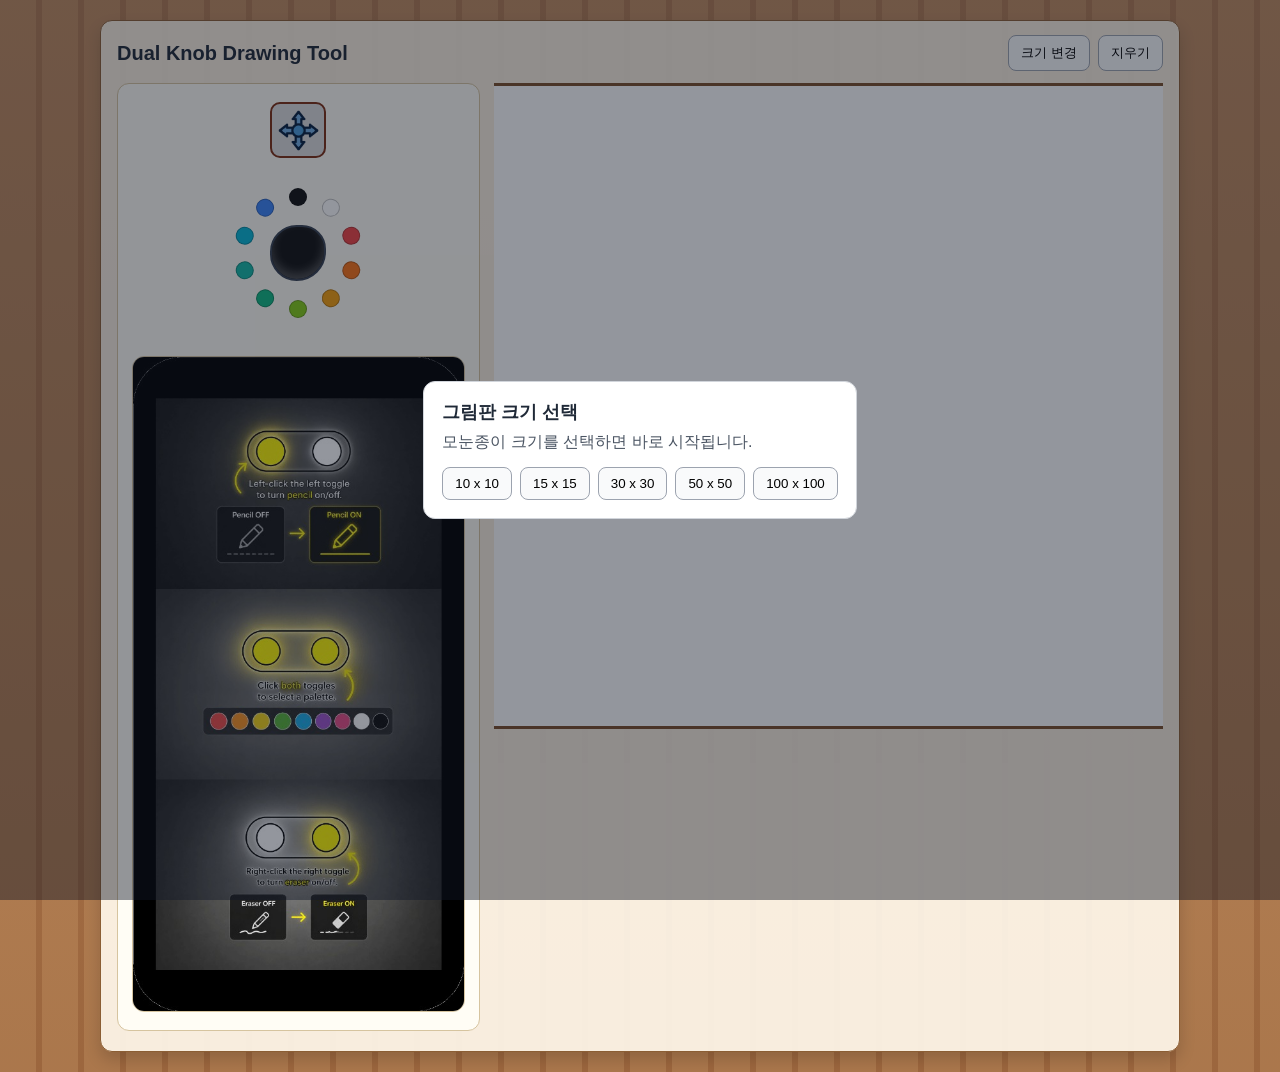
==== pages/knob-drawing.html @ 611bbb90 "chore: initial commit — knob drawing tool & maze game Co-Authored-By: Claude Sonnet 4.6 <noreply@ant" ====
<!doctype html>
<html lang="ko">
  <head>
    <meta charset="UTF-8" />
    <meta name="viewport" content="width=device-width, initial-scale=1.0" />
    <title>Dual Knob Drawing Tool</title>
    <link rel="stylesheet" href="../styles/style.css" />
  </head>
  <body>
    <main class="app">
      <header class="toolbar">
        <h1>Dual Knob Drawing Tool</h1>
        <div class="control-deck">
          <div class="status-wrap">
            <span id="penStatus" class="status hidden-ui">Pen: ON</span>
            <span id="toolStatus" class="status hidden-ui">Tool: Draw</span>
            <span id="colorStatus" class="status hidden-ui">Color: #111111</span>
            <span id="sizeStatus" class="status hidden-ui">Canvas: -</span>
            <button id="resizeBtn" class="size-btn" type="button">크기 변경</button>
            <button id="clearBtn" class="size-btn" type="button">지우기</button>
          </div>
        </div>
      </header>

      <section id="palettePanel" class="palette palette-popup hidden" aria-label="색상 팔레트"></section>

      <div class="workspace">
        <aside class="artist-panel">
          <div id="modeIcon" class="mode-icon mode-move" aria-label="mode icon"></div>
          <div id="miniPalette" class="mini-palette" aria-hidden="true">
            <div id="activePaintBlob" class="paint-blob"></div>
          </div>
          <img class="guide-card" src="../assets/guide-full.png" alt="조작 가이드" />
        </aside>

        <div id="canvasWrap" class="canvas-wrap">
          <canvas id="drawCanvas" width="960" height="640"></canvas>
        </div>
      </div>
    </main>

    <div id="sizePicker" class="overlay">
      <div class="dialog">
        <h2>그림판 크기 선택</h2>
        <p>모눈종이 크기를 선택하면 바로 시작됩니다.</p>
        <div class="size-options">
          <button class="size-btn" data-size="10">10 x 10</button>
          <button class="size-btn" data-size="15">15 x 15</button>
          <button class="size-btn" data-size="30">30 x 30</button>
          <button class="size-btn" data-size="50">50 x 50</button>
          <button class="size-btn" data-size="100">100 x 100</button>
        </div>
      </div>
    </div>

    <script src="../scripts/knob.js"></script>
  </body>
</html>
---- styles/style.css ----
* {
  box-sizing: border-box;
}

body {
  margin: 0;
  font-family: -apple-system, BlinkMacSystemFont, "Segoe UI", sans-serif;
  background:
    linear-gradient(180deg, rgba(255, 255, 255, 0.08), rgba(0, 0, 0, 0.08)),
    repeating-linear-gradient(
      90deg,
      #b98152 0px,
      #b98152 36px,
      #a96f43 36px,
      #a96f43 42px
    );
  color: #1f2937;
}

.app {
  display: flex;
  flex-direction: column;
  align-items: center;
  gap: 12px;
  max-width: 1080px;
  margin: 20px auto;
  padding: 14px 16px 20px;
  background: rgba(255, 248, 235, 0.92);
  border: 1px solid #8b5e34;
  border-radius: 12px;
  box-shadow: 0 8px 16px rgba(0, 0, 0, 0.16);
}

.toolbar {
  display: flex;
  align-items: center;
  justify-content: space-between;
  gap: 12px;
  flex-wrap: wrap;
  width: 100%;
  padding: 0;
}

.toolbar h1 {
  font-size: 1.25rem;
  margin: 0;
}

.control-deck {
  display: flex;
  align-items: center;
  gap: 14px;
  flex-wrap: wrap;
}

.status-wrap {
  display: flex;
  gap: 8px;
  flex-wrap: wrap;
  align-items: center;
}

.status {
  font-size: 0.9rem;
  padding: 6px 10px;
  border-radius: 999px;
  background: #e5e7eb;
}

.hidden-ui {
  display: none !important;
}

.artist-panel {
  display: flex;
  flex-direction: column;
  align-items: center;
  justify-content: flex-start;
  gap: 20px;
  background: #fffdf5;
  border: 1px solid #d6c49f;
  border-radius: 12px;
  padding: 18px 14px;
  min-width: 180px;
}

.mode-icon {
  width: 56px;
  height: 56px;
  border-radius: 10px;
  border: 2px solid #7c2d12;
  background: #dcdcdc;
  position: relative;
  background-repeat: no-repeat;
  background-position: center;
  background-size: 70%;
}

.mode-pen {
  background-image: url("../assets/pen.png");
  background-size: 78%;
}

.mode-erase {
  background-image: url("../assets/eraser.png");
  background-size: 80%;
}

.mode-move::before {
  content: none;
}

.mode-move {
  background-image: url("../assets/move.png");
  background-size: 78%;
}

.mini-palette {
  position: relative;
  width: 150px;
  height: 150px;
}

.mini-swatch {
  position: absolute;
  left: 50%;
  top: 50%;
  width: 18px;
  height: 18px;
  border-radius: 50%;
  border: 1px solid rgba(0, 0, 0, 0.25);
  transform: translate(-50%, -50%) rotate(var(--angle)) translateY(-56px);
}

.paint-blob {
  width: 56px;
  height: 56px;
  border-radius: 50% 45% 55% 50%;
  border: 2px solid #374151;
  background: #111111;
  box-shadow: inset 0 -6px 10px rgba(255, 255, 255, 0.25);
  position: absolute;
  left: 50%;
  top: 50%;
  transform: translate(-50%, -50%);
}

.guide-card {
  width: 100%;
  margin-top: 8px;
  border-radius: 12px;
  border: 1px solid #d6c49f;
  display: block;
}

.palette {
  display: flex;
  gap: 12px;
  padding: 20px;
  background: #ffffff;
  border: 1px solid #d1d5db;
  border-radius: 10px;
  flex-wrap: wrap;
}

.palette-popup {
  position: fixed;
  left: 12px;
  top: 12px;
  z-index: 20;
  box-shadow: 0 10px 24px rgba(0, 0, 0, 0.2);
}

.hidden {
  display: none !important;
}

.swatch {
  width: 56px;
  height: 56px;
  border-radius: 6px;
  border: 2px solid transparent;
  cursor: pointer;
}

.swatch.active {
  border-color: #111827;
}

.workspace {
  display: flex;
  align-items: flex-start;
  gap: 14px;
  width: 100%;
}

.canvas-wrap {
  display: flex;
  justify-content: center;
  width: 100%;
  overflow: auto;
}

#drawCanvas {
  width: auto;
  height: auto;
  display: block;
  border: 3px solid #7a4e2a;
  border-radius: 0;
  background: #ffffff;
  cursor: crosshair;
  image-rendering: pixelated;
  image-rendering: crisp-edges;
}

.overlay {
  position: fixed;
  inset: 0;
  background: rgba(17, 24, 39, 0.45);
  display: flex;
  align-items: center;
  justify-content: center;
  z-index: 10;
}

.dialog {
  background: #ffffff;
  border-radius: 12px;
  border: 1px solid #d1d5db;
  padding: 18px;
  min-width: 320px;
}

.dialog h2 {
  margin: 0 0 8px;
  font-size: 1.1rem;
}

.dialog p {
  margin: 0 0 14px;
  color: #4b5563;
}

.size-options {
  display: flex;
  gap: 8px;
  flex-wrap: wrap;
}

.size-btn {
  border: 1px solid #9ca3af;
  background: #f9fafb;
  border-radius: 8px;
  padding: 8px 12px;
  cursor: pointer;
}

.size-btn:hover {
  background: #eef2ff;
}

.home-board {
  max-width: 920px;
  margin: 40px auto;
  padding: 24px;
  border-radius: 14px;
  border: 1px solid #8b5e34;
  background: rgba(255, 248, 235, 0.94);
  box-shadow: 0 8px 16px rgba(0, 0, 0, 0.16);
  text-align: center;
}

.home-board h1 {
  margin: 0 0 8px;
}

.home-subtitle {
  margin: 0 0 18px;
  color: #6b4a2d;
}

.home-cards {
  display: grid;
  grid-template-columns: repeat(auto-fit, minmax(240px, 1fr));
  gap: 14px;
}

.home-card {
  text-decoration: none;
  color: inherit;
  background: #fffdf5;
  border: 1px solid #d6c49f;
  border-radius: 12px;
  padding: 16px;
  text-align: left;
}

.home-card h2 {
  margin: 0 0 6px;
}

.home-card p {
  margin: 0;
  color: #5b4330;
}
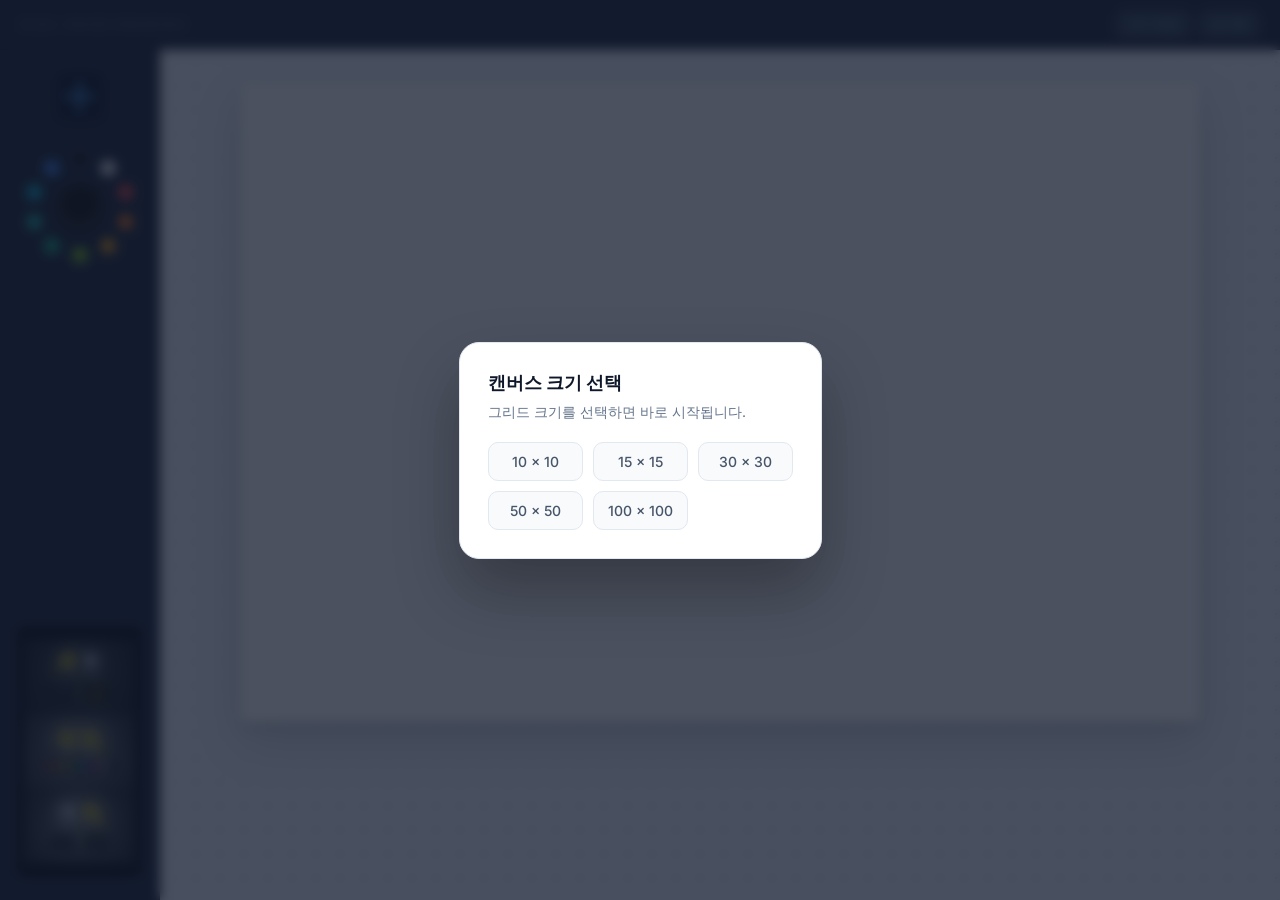
==== commit 7a2eef06: "feat: cursor-aware palette popup + premium design overhaul - 팔레트: 양쪽 노브 동시 입력 시 커서 근처에 표시 (우하단 기본,  " ====
--- a/pages/knob-drawing.html
+++ b/pages/knob-drawing.html
@@ -4,20 +4,23 @@
     <meta charset="UTF-8" />
     <meta name="viewport" content="width=device-width, initial-scale=1.0" />
     <title>Dual Knob Drawing Tool</title>
+    <link rel="preconnect" href="https://fonts.googleapis.com" />
+    <link rel="preconnect" href="https://fonts.gstatic.com" crossorigin />
+    <link href="https://fonts.googleapis.com/css2?family=Inter:wght@400;500;600;700&display=swap" rel="stylesheet" />
     <link rel="stylesheet" href="../styles/style.css" />
   </head>
   <body>
     <main class="app">
       <header class="toolbar">
-        <h1>Dual Knob Drawing Tool</h1>
+        <h1>Dual Knob Drawing</h1>
         <div class="control-deck">
           <div class="status-wrap">
-            <span id="penStatus" class="status hidden-ui">Pen: ON</span>
-            <span id="toolStatus" class="status hidden-ui">Tool: Draw</span>
+            <span id="penStatus" class="status hidden-ui">Mode: MOVE</span>
+            <span id="toolStatus" class="status hidden-ui">Tool: Move</span>
             <span id="colorStatus" class="status hidden-ui">Color: #111111</span>
             <span id="sizeStatus" class="status hidden-ui">Canvas: -</span>
             <button id="resizeBtn" class="size-btn" type="button">크기 변경</button>
-            <button id="clearBtn" class="size-btn" type="button">지우기</button>
+            <button id="clearBtn" class="size-btn" type="button">초기화</button>
           </div>
         </div>
       </header>
@@ -41,14 +44,14 @@
 
     <div id="sizePicker" class="overlay">
       <div class="dialog">
-        <h2>그림판 크기 선택</h2>
-        <p>모눈종이 크기를 선택하면 바로 시작됩니다.</p>
+        <h2>캔버스 크기 선택</h2>
+        <p>그리드 크기를 선택하면 바로 시작됩니다.</p>
         <div class="size-options">
-          <button class="size-btn" data-size="10">10 x 10</button>
-          <button class="size-btn" data-size="15">15 x 15</button>
-          <button class="size-btn" data-size="30">30 x 30</button>
-          <button class="size-btn" data-size="50">50 x 50</button>
-          <button class="size-btn" data-size="100">100 x 100</button>
+          <button class="size-btn" data-size="10">10 × 10</button>
+          <button class="size-btn" data-size="15">15 × 15</button>
+          <button class="size-btn" data-size="30">30 × 30</button>
+          <button class="size-btn" data-size="50">50 × 50</button>
+          <button class="size-btn" data-size="100">100 × 100</button>
         </div>
       </div>
     </div>
--- a/styles/style.css
+++ b/styles/style.css
@@ -1,10 +1,14 @@
+@import url('https://fonts.googleapis.com/css2?family=Inter:wght@400;500;600;700&display=swap');
+
 * {
   box-sizing: border-box;
-}
-
+  margin: 0;
+  padding: 0;
+}
+
+/* ── Body (home page background preserved) ───────────────── */
 body {
-  margin: 0;
-  font-family: -apple-system, BlinkMacSystemFont, "Segoe UI", sans-serif;
+  font-family: "Inter", -apple-system, BlinkMacSystemFont, "Segoe UI", sans-serif;
   background:
     linear-gradient(180deg, rgba(255, 255, 255, 0.08), rgba(0, 0, 0, 0.08)),
     repeating-linear-gradient(
@@ -17,20 +21,16 @@
   color: #1f2937;
 }
 
+/* ── Drawing page shell ──────────────────────────────────── */
 .app {
   display: flex;
   flex-direction: column;
-  align-items: center;
-  gap: 12px;
-  max-width: 1080px;
-  margin: 20px auto;
-  padding: 14px 16px 20px;
-  background: rgba(255, 248, 235, 0.92);
-  border: 1px solid #8b5e34;
-  border-radius: 12px;
-  box-shadow: 0 8px 16px rgba(0, 0, 0, 0.16);
-}
-
+  height: 100vh;
+  overflow: hidden;
+  background: #0f172a;
+}
+
+/* ── Toolbar ─────────────────────────────────────────────── */
 .toolbar {
   display: flex;
   align-items: center;
@@ -38,227 +38,339 @@
   gap: 12px;
   flex-wrap: wrap;
   width: 100%;
-  padding: 0;
+  padding: 10px 20px;
+  background: #1e293b;
+  border-bottom: 1px solid #0f172a;
+  box-shadow: 0 1px 4px rgba(0, 0, 0, 0.4);
+  flex-shrink: 0;
 }
 
 .toolbar h1 {
-  font-size: 1.25rem;
-  margin: 0;
+  font-size: 0.8rem;
+  font-weight: 700;
+  letter-spacing: 0.12em;
+  color: #475569;
+  text-transform: uppercase;
 }
 
 .control-deck {
   display: flex;
   align-items: center;
-  gap: 14px;
-  flex-wrap: wrap;
-}
-
-.status-wrap {
-  display: flex;
   gap: 8px;
   flex-wrap: wrap;
+}
+
+.status-wrap {
+  display: flex;
+  gap: 6px;
+  flex-wrap: wrap;
   align-items: center;
 }
 
 .status {
-  font-size: 0.9rem;
-  padding: 6px 10px;
+  font-size: 0.7rem;
+  font-weight: 600;
+  padding: 3px 10px;
   border-radius: 999px;
-  background: #e5e7eb;
+  background: #334155;
+  color: #94a3b8;
+  letter-spacing: 0.03em;
+  white-space: nowrap;
 }
 
 .hidden-ui {
   display: none !important;
 }
 
+/* ── Workspace ───────────────────────────────────────────── */
+.workspace {
+  display: flex;
+  align-items: stretch;
+  flex: 1;
+  min-height: 0;
+  overflow: hidden;
+}
+
+/* ── Artist panel (left sidebar) ─────────────────────────── */
 .artist-panel {
   display: flex;
   flex-direction: column;
   align-items: center;
   justify-content: flex-start;
   gap: 20px;
-  background: #fffdf5;
-  border: 1px solid #d6c49f;
-  border-radius: 12px;
-  padding: 18px 14px;
-  min-width: 180px;
-}
-
+  background: #1e293b;
+  border-right: 1px solid #0f172a;
+  padding: 20px 14px;
+  width: 160px;
+  flex-shrink: 0;
+  overflow-y: auto;
+}
+
+/* ── Mode icon ───────────────────────────────────────────── */
 .mode-icon {
-  width: 56px;
-  height: 56px;
-  border-radius: 10px;
-  border: 2px solid #7c2d12;
-  background: #dcdcdc;
-  position: relative;
+  width: 52px;
+  height: 52px;
+  border-radius: 14px;
+  border: 1.5px solid #334155;
+  background-color: #0f172a;
   background-repeat: no-repeat;
   background-position: center;
   background-size: 70%;
+  box-shadow: 0 2px 8px rgba(0, 0, 0, 0.5);
+  transition: border-color 0.2s ease, box-shadow 0.2s ease;
 }
 
 .mode-pen {
   background-image: url("../assets/pen.png");
   background-size: 78%;
+  border-color: #818cf8;
+  box-shadow: 0 0 16px rgba(129, 140, 248, 0.3);
 }
 
 .mode-erase {
   background-image: url("../assets/eraser.png");
   background-size: 80%;
-}
-
-.mode-move::before {
-  content: none;
+  border-color: #f87171;
+  box-shadow: 0 0 16px rgba(248, 113, 113, 0.3);
 }
 
 .mode-move {
   background-image: url("../assets/move.png");
   background-size: 78%;
-}
-
+  border-color: #475569;
+}
+
+/* ── Mini palette (color ring) ───────────────────────────── */
 .mini-palette {
   position: relative;
-  width: 150px;
-  height: 150px;
+  width: 130px;
+  height: 130px;
 }
 
 .mini-swatch {
   position: absolute;
   left: 50%;
   top: 50%;
-  width: 18px;
-  height: 18px;
+  width: 15px;
+  height: 15px;
   border-radius: 50%;
-  border: 1px solid rgba(0, 0, 0, 0.25);
-  transform: translate(-50%, -50%) rotate(var(--angle)) translateY(-56px);
+  border: 1.5px solid rgba(255, 255, 255, 0.12);
+  transform: translate(-50%, -50%) rotate(var(--angle)) translateY(-48px);
+  transition: transform 0.15s ease;
 }
 
 .paint-blob {
-  width: 56px;
-  height: 56px;
+  width: 48px;
+  height: 48px;
   border-radius: 50% 45% 55% 50%;
-  border: 2px solid #374151;
+  border: 2px solid rgba(255, 255, 255, 0.12);
   background: #111111;
-  box-shadow: inset 0 -6px 10px rgba(255, 255, 255, 0.25);
+  box-shadow:
+    inset 0 -4px 8px rgba(255, 255, 255, 0.15),
+    0 4px 12px rgba(0, 0, 0, 0.5);
   position: absolute;
   left: 50%;
   top: 50%;
   transform: translate(-50%, -50%);
-}
-
+  transition: background 0.2s ease;
+}
+
+/* ── Guide card ──────────────────────────────────────────── */
 .guide-card {
   width: 100%;
-  margin-top: 8px;
-  border-radius: 12px;
-  border: 1px solid #d6c49f;
+  margin-top: auto;
+  border-radius: 10px;
+  border: 1px solid #334155;
   display: block;
-}
-
-.palette {
-  display: flex;
-  gap: 12px;
-  padding: 20px;
-  background: #ffffff;
-  border: 1px solid #d1d5db;
-  border-radius: 10px;
-  flex-wrap: wrap;
-}
-
-.palette-popup {
-  position: fixed;
-  left: 12px;
-  top: 12px;
-  z-index: 20;
-  box-shadow: 0 10px 24px rgba(0, 0, 0, 0.2);
-}
-
-.hidden {
-  display: none !important;
-}
-
-.swatch {
-  width: 56px;
-  height: 56px;
-  border-radius: 6px;
-  border: 2px solid transparent;
-  cursor: pointer;
-}
-
-.swatch.active {
-  border-color: #111827;
-}
-
-.workspace {
-  display: flex;
+  opacity: 0.65;
+}
+
+/* ── Canvas wrap ─────────────────────────────────────────── */
+.canvas-wrap {
+  display: flex;
+  justify-content: center;
   align-items: flex-start;
-  gap: 14px;
-  width: 100%;
-}
-
-.canvas-wrap {
-  display: flex;
-  justify-content: center;
   width: 100%;
   overflow: auto;
+  padding: 32px;
+  background: #f1f5f9;
+  background-image: radial-gradient(circle, #cbd5e1 1px, transparent 1px);
+  background-size: 24px 24px;
 }
 
 #drawCanvas {
   width: auto;
   height: auto;
   display: block;
-  border: 3px solid #7a4e2a;
-  border-radius: 0;
+  border: none;
+  border-radius: 2px;
   background: #ffffff;
   cursor: crosshair;
   image-rendering: pixelated;
   image-rendering: crisp-edges;
-}
-
+  box-shadow:
+    0 0 0 1px rgba(0, 0, 0, 0.08),
+    0 4px 12px rgba(0, 0, 0, 0.1),
+    0 20px 48px rgba(0, 0, 0, 0.14);
+}
+
+/* ── Palette popup (near cursor) ─────────────────────────── */
+.palette {
+  display: grid;
+  grid-template-columns: repeat(4, 44px);
+  gap: 8px;
+  padding: 14px;
+  background: #1e293b;
+  border: 1px solid #334155;
+  border-radius: 16px;
+}
+
+/* "COLORS" label as first grid item spanning all columns */
+.palette::before {
+  content: "COLORS";
+  grid-column: 1 / -1;
+  font-size: 0.6rem;
+  font-weight: 700;
+  letter-spacing: 0.16em;
+  color: #475569;
+  text-align: center;
+  padding-bottom: 6px;
+  font-family: "Inter", sans-serif;
+}
+
+.palette-popup {
+  position: fixed;
+  z-index: 50;
+  box-shadow:
+    0 0 0 1px rgba(255, 255, 255, 0.06),
+    0 8px 24px rgba(0, 0, 0, 0.55),
+    0 32px 64px rgba(0, 0, 0, 0.35);
+}
+
+@keyframes paletteIn {
+  from {
+    opacity: 0;
+    transform: scale(0.88) translateY(-6px);
+  }
+  to {
+    opacity: 1;
+    transform: scale(1) translateY(0);
+  }
+}
+
+.palette-popup.palette-anim {
+  animation: paletteIn 0.18s cubic-bezier(0.34, 1.56, 0.64, 1) both;
+}
+
+.hidden {
+  display: none !important;
+}
+
+/* ── Swatches ────────────────────────────────────────────── */
+.swatch {
+  width: 44px;
+  height: 44px;
+  border-radius: 10px;
+  border: 2px solid transparent;
+  cursor: pointer;
+  position: relative;
+  transition: transform 0.12s ease, box-shadow 0.12s ease;
+  outline: none;
+}
+
+.swatch:hover {
+  transform: scale(1.18);
+  box-shadow: 0 4px 16px rgba(0, 0, 0, 0.55);
+  z-index: 1;
+}
+
+.swatch.active {
+  border-color: #ffffff;
+  box-shadow:
+    0 0 0 3px rgba(255, 255, 255, 0.2),
+    0 4px 12px rgba(0, 0, 0, 0.4);
+}
+
+/* ── Overlay (size picker backdrop) ─────────────────────── */
 .overlay {
   position: fixed;
   inset: 0;
-  background: rgba(17, 24, 39, 0.45);
+  background: rgba(15, 23, 42, 0.75);
+  backdrop-filter: blur(6px);
+  -webkit-backdrop-filter: blur(6px);
   display: flex;
   align-items: center;
   justify-content: center;
-  z-index: 10;
-}
-
+  z-index: 100;
+}
+
+/* ── Size picker dialog ──────────────────────────────────── */
 .dialog {
   background: #ffffff;
-  border-radius: 12px;
-  border: 1px solid #d1d5db;
-  padding: 18px;
-  min-width: 320px;
+  border-radius: 20px;
+  border: 1px solid #e2e8f0;
+  padding: 28px;
+  min-width: 360px;
+  box-shadow: 0 32px 64px rgba(0, 0, 0, 0.3);
 }
 
 .dialog h2 {
-  margin: 0 0 8px;
   font-size: 1.1rem;
+  font-weight: 700;
+  color: #0f172a;
+  margin-bottom: 6px;
 }
 
 .dialog p {
-  margin: 0 0 14px;
-  color: #4b5563;
+  color: #64748b;
+  font-size: 0.875rem;
+  margin-bottom: 20px;
+  line-height: 1.5;
 }
 
 .size-options {
-  display: flex;
-  gap: 8px;
-  flex-wrap: wrap;
-}
-
+  display: grid;
+  grid-template-columns: repeat(3, 1fr);
+  gap: 10px;
+}
+
+/* ── Buttons ─────────────────────────────────────────────── */
 .size-btn {
-  border: 1px solid #9ca3af;
-  background: #f9fafb;
-  border-radius: 8px;
-  padding: 8px 12px;
+  border: 1.5px solid #e2e8f0;
+  background: #f8fafc;
+  border-radius: 10px;
+  padding: 10px 14px;
   cursor: pointer;
+  font-size: 0.875rem;
+  font-weight: 500;
+  color: #475569;
+  font-family: "Inter", sans-serif;
+  transition: background 0.15s ease, border-color 0.15s ease, color 0.15s ease;
 }
 
 .size-btn:hover {
   background: #eef2ff;
-}
-
+  border-color: #818cf8;
+  color: #4f46e5;
+}
+
+/* Toolbar buttons override */
+.control-deck .size-btn {
+  background: #334155;
+  border-color: #475569;
+  color: #94a3b8;
+  font-size: 0.75rem;
+  padding: 5px 12px;
+  border-radius: 8px;
+}
+
+.control-deck .size-btn:hover {
+  background: #475569;
+  border-color: #818cf8;
+  color: #e2e8f0;
+}
+
+/* ── Home page cards (preserved) ────────────────────────── */
 .home-board {
   max-width: 920px;
   margin: 40px auto;
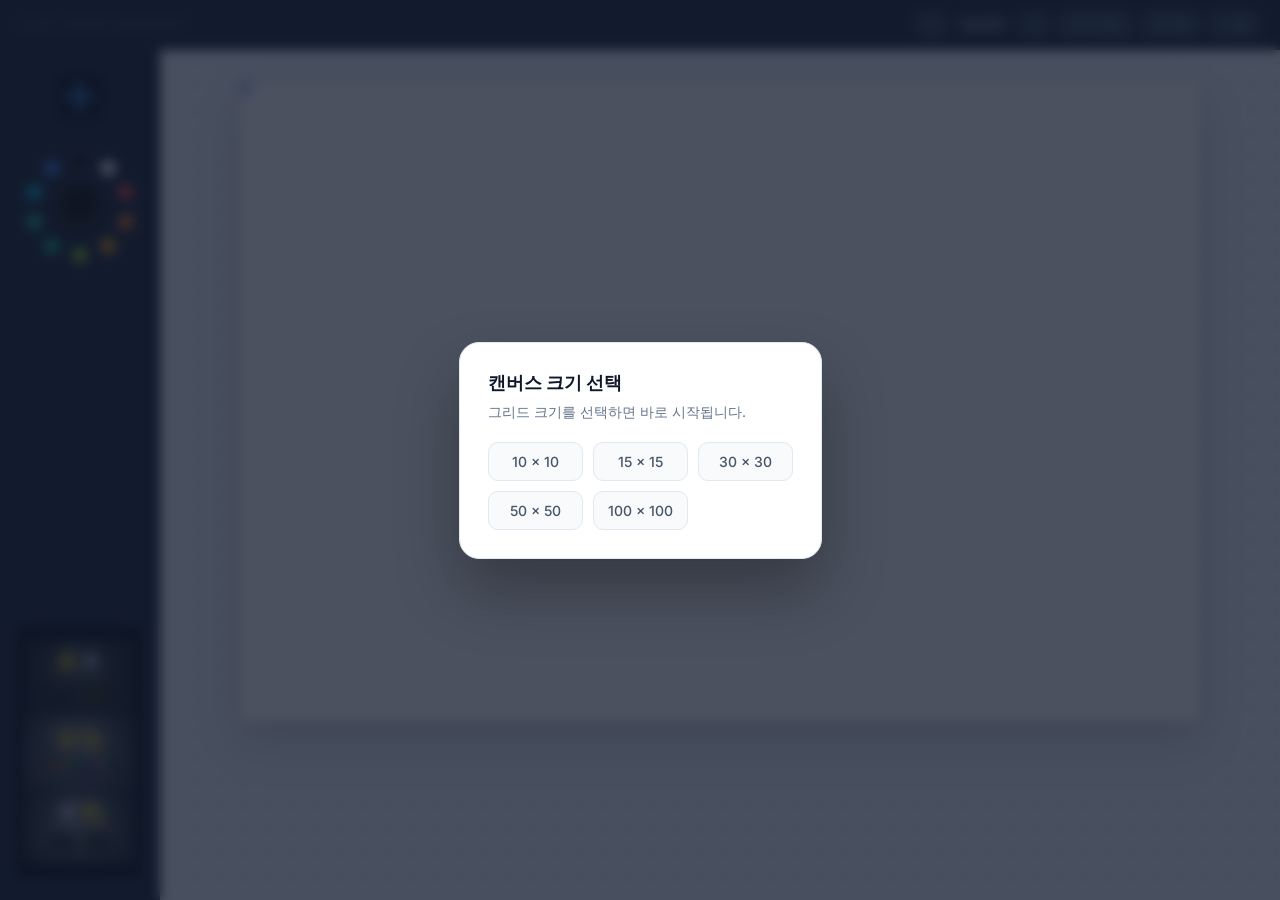
==== commit 25a8f2a8: "feat: per-game sensitivity control (firmware base 2px) 펌웨어 - STEP_PIXELS: 24 → 2 (노브 1클릭 = 2px, 단위 기" ====
--- a/pages/knob-drawing.html
+++ b/pages/knob-drawing.html
@@ -19,8 +19,14 @@
             <span id="toolStatus" class="status hidden-ui">Tool: Move</span>
             <span id="colorStatus" class="status hidden-ui">Color: #111111</span>
             <span id="sizeStatus" class="status hidden-ui">Canvas: -</span>
+          </div>
+          <div class="status-wrap">
+            <button id="sensDecBtn" class="size-btn" type="button">−</button>
+            <span id="sensitivityStatus" class="status">2px/칸</span>
+            <button id="sensIncBtn" class="size-btn" type="button">+</button>
             <button id="resizeBtn" class="size-btn" type="button">크기 변경</button>
             <button id="clearBtn" class="size-btn" type="button">초기화</button>
+            <a href="../pages/index.html" class="size-btn home-btn">← 홈</a>
           </div>
         </div>
       </header>
@@ -37,7 +43,10 @@
         </aside>
 
         <div id="canvasWrap" class="canvas-wrap">
-          <canvas id="drawCanvas" width="960" height="640"></canvas>
+          <div class="canvas-container">
+            <canvas id="drawCanvas" width="960" height="640"></canvas>
+            <canvas id="cursorCanvas" width="960" height="640"></canvas>
+          </div>
         </div>
       </div>
     </main>
--- a/styles/style.css
+++ b/styles/style.css
@@ -198,6 +198,14 @@
   background-size: 24px 24px;
 }
 
+/* 그리기 캔버스 + 커서 오버레이 컨테이너 */
+.canvas-container {
+  position: relative;
+  display: inline-block;
+  line-height: 0;
+  cursor: none; /* 가상 셀 커서로 대체 */
+}
+
 #drawCanvas {
   width: auto;
   height: auto;
@@ -205,13 +213,24 @@
   border: none;
   border-radius: 2px;
   background: #ffffff;
-  cursor: crosshair;
   image-rendering: pixelated;
   image-rendering: crisp-edges;
   box-shadow:
     0 0 0 1px rgba(0, 0, 0, 0.08),
     0 4px 12px rgba(0, 0, 0, 0.1),
     0 20px 48px rgba(0, 0, 0, 0.14);
+}
+
+/* 가상 커서 오버레이 — 클릭은 drawCanvas로 통과 */
+#cursorCanvas {
+  position: absolute;
+  top: 0;
+  left: 0;
+  width: 100%;
+  height: 100%;
+  pointer-events: none;
+  image-rendering: pixelated;
+  image-rendering: crisp-edges;
 }
 
 /* ── Palette popup (near cursor) ─────────────────────────── */
@@ -370,6 +389,12 @@
   color: #e2e8f0;
 }
 
+.home-btn {
+  text-decoration: none;
+  display: inline-flex;
+  align-items: center;
+}
+
 /* ── Home page cards (preserved) ────────────────────────── */
 .home-board {
   max-width: 920px;
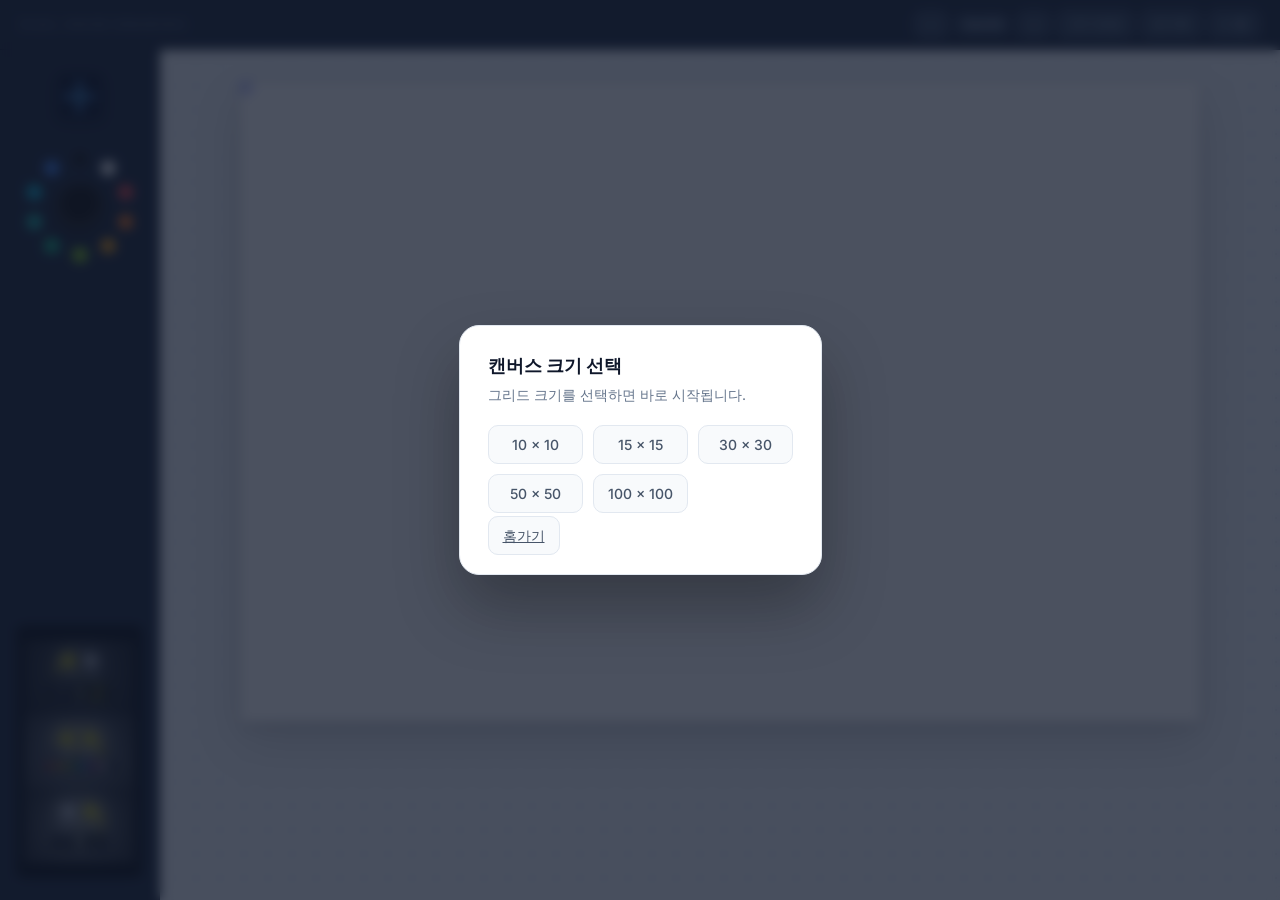
==== commit a7fbde22: "fix: safe-crack right dial overflow + rhythm game start bug - safe.css: 다이얼 너비 300px→240px(22vw)로 줄여" ====
--- a/pages/knob-drawing.html
+++ b/pages/knob-drawing.html
@@ -62,6 +62,9 @@
           <button class="size-btn" data-size="50">50 × 50</button>
           <button class="size-btn" data-size="100">100 × 100</button>
         </div>
+        <div style="margin-top: 12px">
+          <a class="size-btn" href="./index.html">홈가기</a>
+        </div>
       </div>
     </div>
 
--- a/styles/style.css
+++ b/styles/style.css
@@ -310,6 +310,16 @@
     0 4px 12px rgba(0, 0, 0, 0.4);
 }
 
+.swatch.palette-cursor {
+  transform: scale(1.22);
+  border-color: #818cf8;
+  box-shadow:
+    0 0 0 3px rgba(129, 140, 248, 0.35),
+    0 0 14px rgba(129, 140, 248, 0.55),
+    0 4px 12px rgba(0, 0, 0, 0.5);
+  z-index: 2;
+}
+
 /* ── Overlay (size picker backdrop) ─────────────────────── */
 .overlay {
   position: fixed;
@@ -395,48 +405,94 @@
   align-items: center;
 }
 
-/* ── Home page cards (preserved) ────────────────────────── */
-.home-board {
-  max-width: 920px;
-  margin: 40px auto;
-  padding: 24px;
-  border-radius: 14px;
-  border: 1px solid #8b5e34;
-  background: rgba(255, 248, 235, 0.94);
-  box-shadow: 0 8px 16px rgba(0, 0, 0, 0.16);
+/* ── Home page ───────────────────────────────────────────── */
+.home-body {
+  background: #0f172a;
+  min-height: 100vh;
+  display: flex;
+  align-items: center;
+  justify-content: center;
+}
+
+.home-shell {
+  width: min(92vw, 640px);
+  padding: 48px 0 56px;
+}
+
+.home-header {
   text-align: center;
-}
-
-.home-board h1 {
+  margin-bottom: 36px;
+}
+
+.home-badge {
+  display: inline-block;
+  font-size: 0.65rem;
+  font-weight: 700;
+  letter-spacing: 0.2em;
+  color: #818cf8;
+  background: rgba(129, 140, 248, 0.12);
+  border: 1px solid rgba(129, 140, 248, 0.25);
+  border-radius: 999px;
+  padding: 4px 14px;
+  margin-bottom: 14px;
+}
+
+.home-title {
+  font-size: clamp(2rem, 6vw, 3rem);
+  font-weight: 700;
+  color: #f1f5f9;
   margin: 0 0 8px;
+  letter-spacing: -0.02em;
 }
 
 .home-subtitle {
-  margin: 0 0 18px;
-  color: #6b4a2d;
-}
-
-.home-cards {
+  font-size: 0.9rem;
+  color: #64748b;
+  margin: 0;
+}
+
+.home-grid {
   display: grid;
-  grid-template-columns: repeat(auto-fit, minmax(240px, 1fr));
+  grid-template-columns: 1fr 1fr;
   gap: 14px;
 }
 
 .home-card {
   text-decoration: none;
   color: inherit;
-  background: #fffdf5;
-  border: 1px solid #d6c49f;
-  border-radius: 12px;
-  padding: 16px;
-  text-align: left;
+  background: #1e293b;
+  border: 1px solid #334155;
+  border-radius: 16px;
+  padding: 22px 20px;
+  display: flex;
+  flex-direction: column;
+  gap: 8px;
+  transition: border-color 0.15s ease, background 0.15s ease, transform 0.15s ease;
+}
+
+.home-card:hover {
+  background: #263448;
+  border-color: #818cf8;
+  transform: translateY(-2px);
+}
+
+.home-card-num {
+  font-size: 0.65rem;
+  font-weight: 700;
+  letter-spacing: 0.14em;
+  color: #475569;
 }
 
 .home-card h2 {
-  margin: 0 0 6px;
+  margin: 0;
+  font-size: 1rem;
+  font-weight: 600;
+  color: #e2e8f0;
 }
 
 .home-card p {
   margin: 0;
-  color: #5b4330;
-}
+  font-size: 0.8rem;
+  color: #64748b;
+  line-height: 1.5;
+}
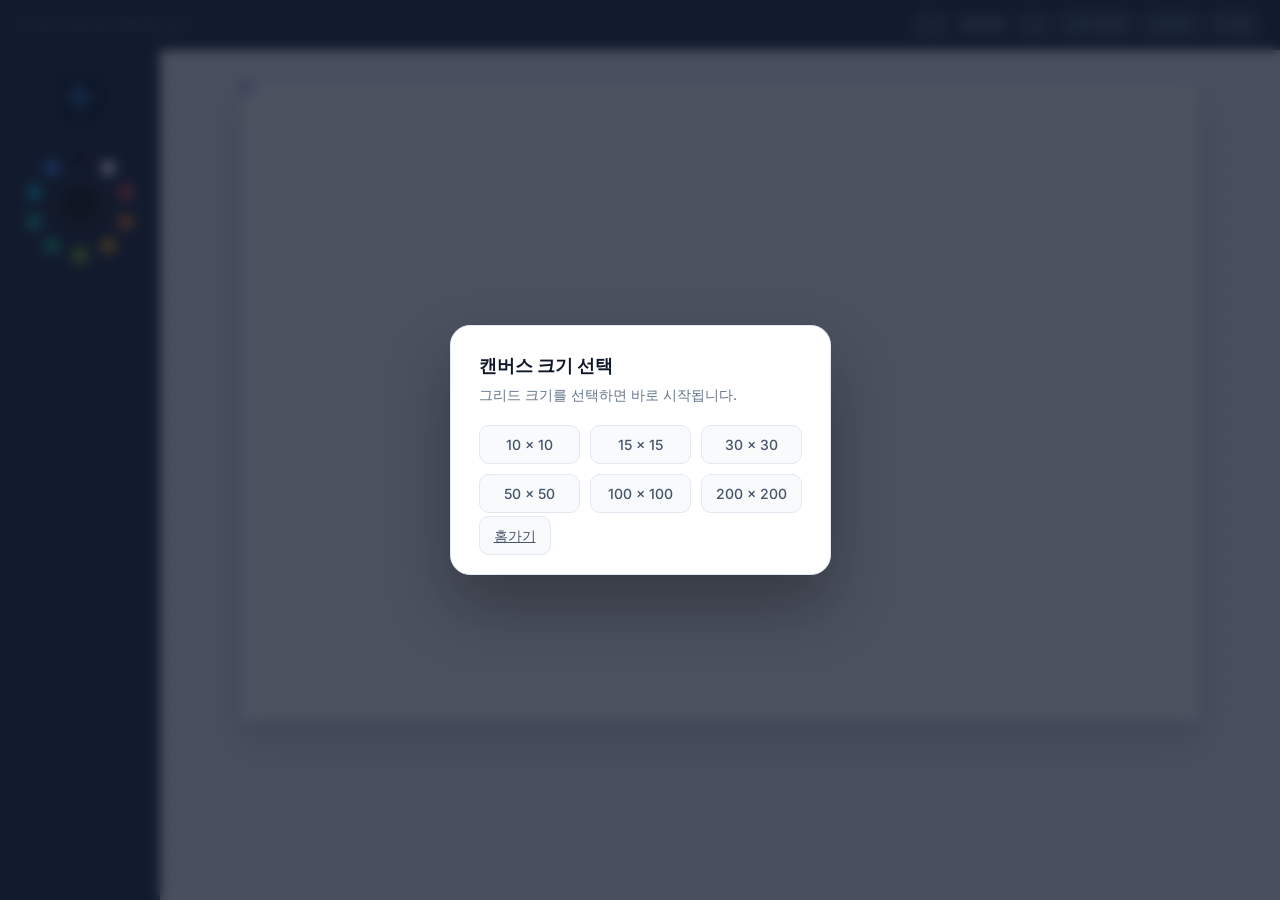
==== commit ea7694b4: "feat: pinball layout redesign + nebula fullscreen fix - Pinball: flippers spread wide (px 155/485), " ====
--- a/pages/knob-drawing.html
+++ b/pages/knob-drawing.html
@@ -26,7 +26,7 @@
             <button id="sensIncBtn" class="size-btn" type="button">+</button>
             <button id="resizeBtn" class="size-btn" type="button">크기 변경</button>
             <button id="clearBtn" class="size-btn" type="button">초기화</button>
-            <a href="../pages/index.html" class="size-btn home-btn">← 홈</a>
+            <a href="./index.html" class="size-btn home-btn">← 홈</a>
           </div>
         </div>
       </header>
@@ -39,7 +39,6 @@
           <div id="miniPalette" class="mini-palette" aria-hidden="true">
             <div id="activePaintBlob" class="paint-blob"></div>
           </div>
-          <img class="guide-card" src="../assets/guide-full.png" alt="조작 가이드" />
         </aside>
 
         <div id="canvasWrap" class="canvas-wrap">
@@ -61,6 +60,7 @@
           <button class="size-btn" data-size="30">30 × 30</button>
           <button class="size-btn" data-size="50">50 × 50</button>
           <button class="size-btn" data-size="100">100 × 100</button>
+          <button class="size-btn" data-size="200">200 × 200</button>
         </div>
         <div style="margin-top: 12px">
           <a class="size-btn" href="./index.html">홈가기</a>
